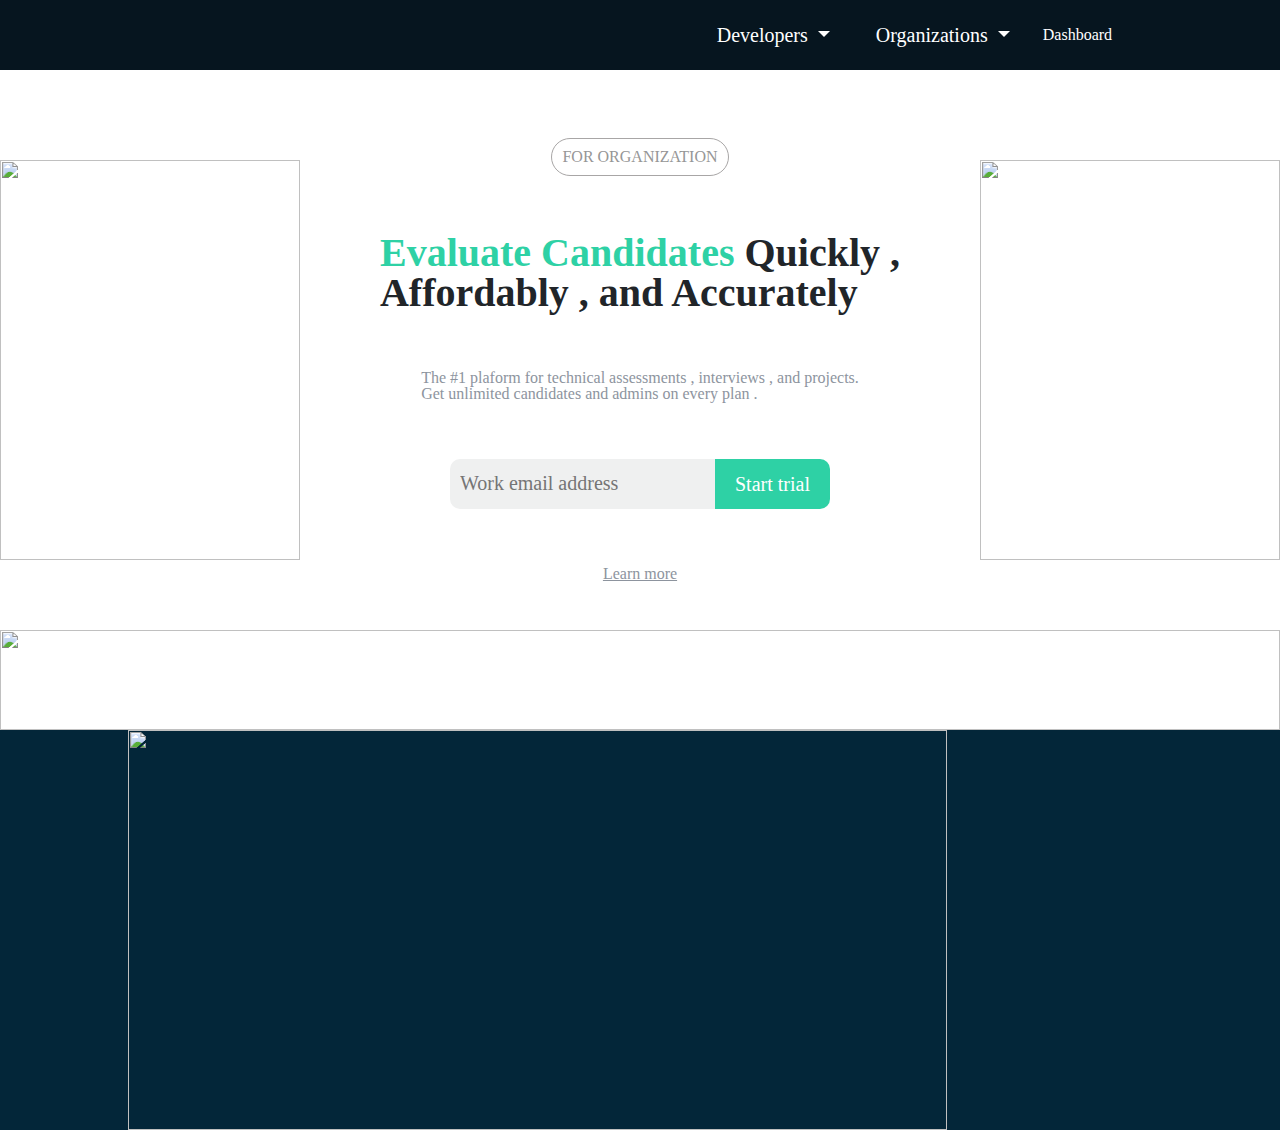
==== index.html @ 03a93b1d "push code" ====
<!DOCTYPE html>
<html lang="en">
  <head>
    <meta charset="UTF-8" />
    <meta name="viewport" content="width=device-width, initial-scale=1.0" />
    <link
      rel="stylesheet"
      href="	https://cdn.jsdelivr.net/npm/bootstrap@5.3.3/dist/css/bootstrap.min.css"
    />
    <link
      rel="stylesheet"
      href="https://cdn.jsdelivr.net/npm/bootstrap-icons@1.11.3/font/bootstrap-icons.min.css"
    />
    <link rel="stylesheet" href="./style/reset.css" />
    <link rel="stylesheet" href="./style/style.css" />
    <title>Coderbyte</title>
  </head>
  <body>
    <div class="wrap">
      <header>
        <div class="d-flex justify-content-around align-items-center">
          <img
            class="header_logo"
            src="./coderbyte_logo_digital_white.png"
            alt=""
          />
          <div class="header_item">
            <nav class="navbar">
              <div class="dropdown">
                <button
                  class="btn dropdown-toggle"
                  type="button"
                  data-bs-toggle="dropdown"
                  aria-expanded="false"
                >
                  Developers
                </button>
                <ul class="dropdown-menu shadow-lg">
                  <li><a class="dropdown-item" href="#">Challenges</a></li>
                  <li><a class="dropdown-item" href="#">Interview kit</a></li>
                  <li><a class="dropdown-item" href="#">Membership</a></li>
                </ul>
              </div>
              <div class="dropdown">
                <button
                  class="btn dropdown-toggle"
                  type="button"
                  data-bs-toggle="dropdown"
                  aria-expanded="false"
                >
                  Organizations
                </button>
                <ul class="dropdown-menu shadow-lg">
                  <li><a class="dropdown-item" href="#">Assessment</a></li>
                  <li><a class="dropdown-item" href="#">Interviews</a></li>
                  <li><a class="dropdown-item" href="#">Personality</a></li>
                  <li><a class="dropdown-item" href="#">Pricing</a></li>
                </ul>
              </div>
              <a class="nav-link" href="#">Dashboard</a>
            </nav>
          </div>
        </div>
      </header>
      <main class="main-content">
        <img class="main_img" src="./left-side.png" alt="" />
        <div class="content">
          <span class="circle-text">FOR ORGANIZATION</span>
          <h1 class="heading">
            <span class="main-color">Evaluate Candidates</span> Quickly , <br />
            Affordably , and Accurately
          </h1>
          <small
            >The #1 plaform for technical assessments , interviews , and
            projects. <br />
            Get unlimited candidates and admins on every plan .</small
          >
          <div class="enter_email">
            <input
              class="Input"
              title="Enter your email"
              type="Email"
              required
              placeholder="Work email address"
            />
            <button class="main-button" type="submit">Start trial</button>
          </div>
          <a class="more-text" href="">Learn more</a>
        </div>
        <img class="main_img" src="./right-side@2x.png" alt="" />
      </main>
      <!-- <img class="main-footer" src="homepage_fold_curve.png" alt=""> -->
      <div class="footer">
        <img class="main-footer" src="homepage_fold_curve.png" alt="">
       <div class="wrap_img">
        <img class="footer-img" src="homepage_main_image.png" alt="">
       </div>
      </div>
    </div>
    <script src="https://cdn.jsdelivr.net/npm/bootstrap@5.3.3/dist/js/bootstrap.bundle.min.js"></script>
  </body>
</html>
---- style/style.css ----
.d-flex {
  width: 100%;
  height: 70px;
  background-color: #06151f;
}
.navbar {
  display: flex;
  gap: 20px;
}
.header_item {
  color: white;
}
.dropdown-toggle {
  color: white;
  height: 70px;
  font-size: 20px;
}
.dropdown-menu {
  border: none;
}
.dropdown-toggle:hover {
  display: block;
}
.dropdown-item {
  width: 200px;

  color: #67cea8;
  font-size: 20px;
  padding: 10px 10px;
}
.dropdown-item:hover {
  color: #67cea8;
  background-color: #f2fffd;
  border: none;
}
.header_logo {
  width: 200px;
  height: 5 0px;
}
.main_img {
  width: 300px;
  height: 400px;
}
.content {
  display: flex;
  align-items: center;
  justify-content: space-around;
  flex-direction: column;
  margin: 20px;
  height: 500px;
}
.main-content {
  margin-top: 20px;
  display: flex;
  justify-content: space-between;
  align-items: center;

}

.circle-text {
  border: solid 1px rgb(168, 166, 166);
  color: rgb(150, 150, 150);
  border-radius: 20px;
  padding: 10px;
}
.heading {
  font-size: 40px;
  font-weight: bold;
}
.main-color {
  color: #2ed1a5;
 
}
.Input {
  border: none;
  background-color: #EFF0F0;
  padding: 0 10px;
  height: 100%;
  border-top-left-radius: 10px;
  border-bottom-left-radius: 10px;
  color: #8D949E;

}
.enter_email {
    display: flex;
    align-items: center;
    justify-content: center;
    border-radius: 20px;
    height: 50px;
    font-size: 20px;
  

}
small , .more-text {color: #8D949E;}
.main-button {
    text-align: center;
  background-color: #2ed1a5;
  border: none;
  color: white;
  height: 100%;
  border-top-right-radius: 10px;
  border-bottom-right-radius: 10px;
  padding: 10px 20px;

}

.main-footer {
    width: 100%;
    height: 100px;
}
.footer {
    display: flex;

    flex-direction: column; 
}
.footer-img {
    height: 400px;
    width: 80%;

}
.wrap_img {
    display: flex;
    justify-content: center;
    background-color: #032639;
width: 100%;
}
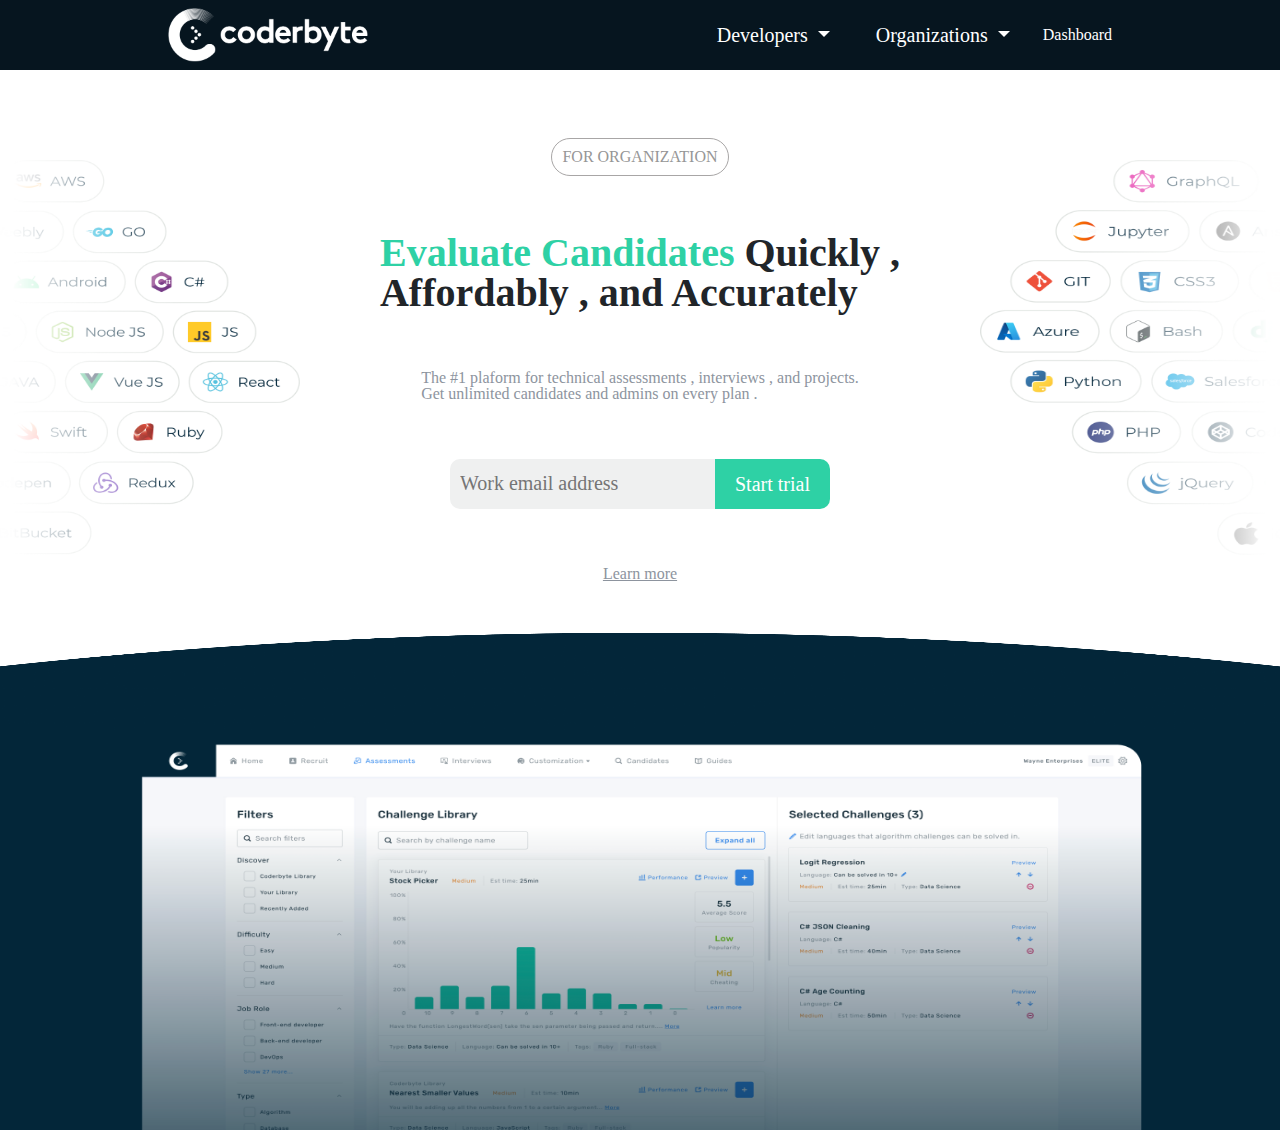
==== commit f84e4e4e: "fix : change path img" ====
--- a/index.html
+++ b/index.html
@@ -21,7 +21,7 @@
         <div class="d-flex justify-content-around align-items-center">
           <img
             class="header_logo"
-            src="./coderbyte_logo_digital_white.png"
+            src="../Asset/coderbyte_logo_digital_white.png"
             alt=""
           />
           <div class="header_item">
@@ -63,7 +63,7 @@
         </div>
       </header>
       <main class="main-content">
-        <img class="main_img" src="./left-side.png" alt="" />
+        <img class="main_img" src="./Asset/left-side.png" alt="" />
         <div class="content">
           <span class="circle-text">FOR ORGANIZATION</span>
           <h1 class="heading">
@@ -87,13 +87,13 @@
           </div>
           <a class="more-text" href="">Learn more</a>
         </div>
-        <img class="main_img" src="./right-side@2x.png" alt="" />
+        <img class="main_img" src="./Asset/right-side@2x.png" alt="" />
       </main>
       <!-- <img class="main-footer" src="homepage_fold_curve.png" alt=""> -->
       <div class="footer">
-        <img class="main-footer" src="homepage_fold_curve.png" alt="">
+        <img class="main-footer" src="./Asset/homepage_fold_curve.png" alt="">
        <div class="wrap_img">
-        <img class="footer-img" src="homepage_main_image.png" alt="">
+        <img class="footer-img" src="./Asset/homepage_main_image.png" alt="">
        </div>
       </div>
     </div>
